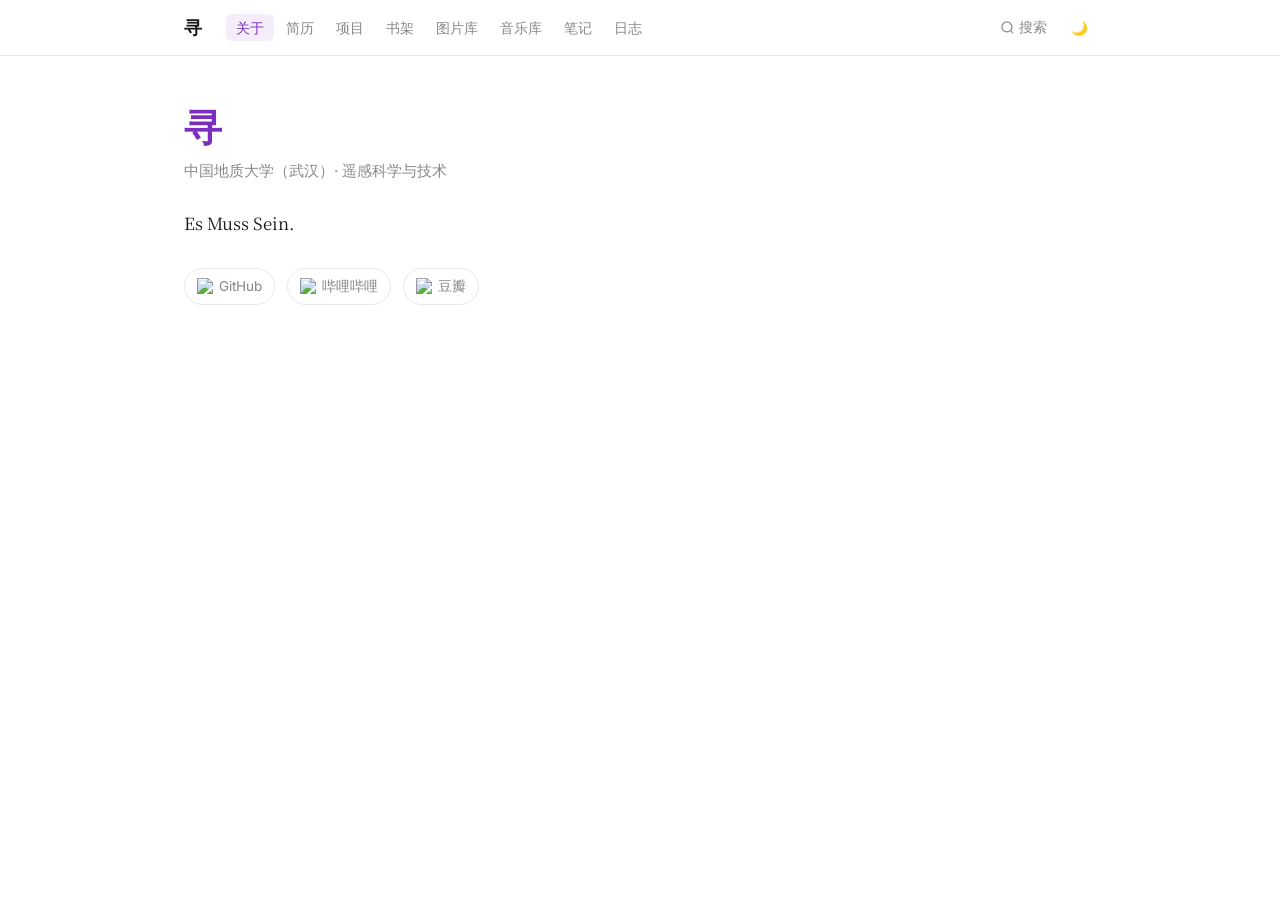
==== index.html @ 82a05277 "Create index.html" ====
<!DOCTYPE html>
<html lang="zh" data-theme="light">
<head>
  <meta charset="UTF-8">
  <meta name="viewport" content="width=device-width, initial-scale=1.0">
  <title>寻 | 个人主页</title>
  <link rel="preconnect" href="https://fonts.googleapis.com">
  <link href="https://fonts.googleapis.com/css2?family=Noto+Serif+SC:wght@400;500;700&family=Inter:wght@400;500;600&display=swap" rel="stylesheet">
  <link rel="stylesheet" href="assets/css/style.css">
  <script>
    // 防止主题闪烁
    (function() {
      const t = localStorage.getItem('theme') ||
        (window.matchMedia('(prefers-color-scheme: dark)').matches ? 'dark' : 'light');
      document.documentElement.setAttribute('data-theme', t);
    })();
  </script>
</head>
<body>

  <!-- 进度条 -->
  <div id="progress-bar"></div>

  <!-- 导航栏 -->
  <nav class="navbar">
    <div class="navbar-inner">
      <a class="navbar-brand" href="index.html">寻</a>
      <ul class="nav-links">
        <li><a href="index.html">关于</a></li>
        <li><a href="cv.html">简历</a></li>
        <li><a href="projects.html">项目</a></li>
        <li><a href="books.html">书架</a></li>
        <li><a href="gallery.html">图片库</a></li>
        <li><a href="music.html">音乐库</a></li>
        <li><a href="notes.html">笔记</a></li>
        <li><a href="blog.html">日志</a></li>
      </ul>
      <div class="nav-right">
        <button class="nav-btn" id="search-btn">
          <svg width="15" height="15" viewBox="0 0 24 24" fill="none" stroke="currentColor" stroke-width="2">
            <circle cx="11" cy="11" r="8"/><path d="m21 21-4.35-4.35"/>
          </svg>
          搜索
        </button>
        <button class="nav-btn" id="theme-toggle">🌙</button>
      </div>
    </div>
  </nav>

  <!-- 主内容 -->
  <main class="page-wrapper">
    <div class="about-layout">

      <!-- 左侧文字 -->
      <div>
        <h1 class="about-name"><span>寻</span></h1>
        <p class="about-subtitle">中国地质大学（武汉）· 遥感科学与技术</p>

        <p class="about-bio">
          Es Muss Sein.
        </p>

        <!-- 社交链接 -->
        <div class="social-links">
          <a class="social-link" href="https://github.com/Voyager0407" target="_blank">
            <img src="https://github.com/favicon.ico" alt="GitHub">
            GitHub
          </a>
          <a class="social-link" href="https://space.bilibili.com/640354517" target="_blank">
            <img src="https://www.bilibili.com/favicon.ico" alt="B站">
            哔哩哔哩
          </a>
          <a class="social-link" href="https://www.douban.com/people/183153205" target="_blank">
            <img src="https://www.douban.com/favicon.ico" alt="豆瓣">
            豆瓣
          </a>
        </div>
      </div>

      <!-- 右侧头像 -->
      <div>
        <img class="about-avatar"
             src="assets/img/avatar.jpg"
             alt="寻"
             onerror="this.style.display='none'">
      </div>

    </div>
  </main>

  <!-- 搜索弹窗 -->
  <div id="search-overlay" class="search-overlay">
    <div class="search-box">
      <div class="search-input-wrap">
        <svg width="18" height="18" viewBox="0 0 24 24" fill="none" stroke="currentColor" stroke-width="2">
          <circle cx="11" cy="11" r="8"/><path d="m21 21-4.35-4.35"/>
        </svg>
        <input id="search-input" class="search-input" placeholder="输入以开始搜索..." autocomplete="off">
      </div>
      <div id="search-results" class="search-results"></div>
      <div class="search-footer">
        <span><kbd>↑</kbd><kbd>↓</kbd> 导航</span>
        <span><kbd>↩</kbd> 选择</span>
        <span><kbd>esc</kbd> 关闭</span>
      </div>
    </div>
  </div>

  <script src="assets/js/main.js"></script>
</body>
</html>
---- assets/css/style.css ----
/* ===========================
   全局变量与主题
=========================== */
:root {
  --bg: #ffffff;
  --bg-secondary: #f8f8f6;
  --text: #1a1a1a;
  --text-muted: #888;
  --accent: #7B2FBE;
  --accent-light: #9d4fd4;
  --border: #e8e8e8;
  --nav-bg: rgba(255,255,255,0.92);
  --card-bg: #ffffff;
  --shadow: 0 2px 12px rgba(0,0,0,0.07);
  --radius: 10px;
  --font-main: 'Noto Serif SC', 'Georgia', serif;
  --font-ui: 'Inter', 'PingFang SC', 'Microsoft YaHei', sans-serif;
  --transition: 0.25s ease;
}

[data-theme="dark"] {
  --bg: #0f0f0f;
  --bg-secondary: #1a1a1a;
  --text: #e8e8e8;
  --text-muted: #666;
  --accent: #a855f7;
  --accent-light: #c084fc;
  --border: #2a2a2a;
  --nav-bg: rgba(15,15,15,0.92);
  --card-bg: #1a1a1a;
  --shadow: 0 2px 12px rgba(0,0,0,0.3);
}

/* ===========================
   基础重置
=========================== */
*, *::before, *::after {
  box-sizing: border-box;
  margin: 0;
  padding: 0;
}

html {
  scroll-behavior: smooth;
}

body {
  font-family: var(--font-ui);
  background: var(--bg);
  color: var(--text);
  line-height: 1.7;
  transition: background var(--transition), color var(--transition);
}

a {
  color: var(--accent);
  text-decoration: none;
  transition: color var(--transition);
}

a:hover {
  color: var(--accent-light);
}

img {
  max-width: 100%;
  display: block;
}

/* ===========================
   导航栏
=========================== */
.navbar {
  position: fixed;
  top: 0;
  left: 0;
  right: 0;
  z-index: 1000;
  background: var(--nav-bg);
  backdrop-filter: blur(12px);
  -webkit-backdrop-filter: blur(12px);
  border-bottom: 1px solid var(--border);
  height: 56px;
  display: flex;
  align-items: center;
}

.navbar-inner {
  max-width: 960px;
  width: 100%;
  margin: 0 auto;
  padding: 0 24px;
  display: flex;
  align-items: center;
  gap: 8px;
}

.navbar-brand {
  font-size: 1.15rem;
  font-weight: 600;
  color: var(--text);
  margin-right: 16px;
  letter-spacing: 0.02em;
}

.navbar-brand:hover {
  color: var(--accent);
}

.nav-links {
  display: flex;
  align-items: center;
  gap: 2px;
  flex: 1;
  list-style: none;
}

.nav-links a {
  color: var(--text-muted);
  font-size: 0.88rem;
  padding: 5px 10px;
  border-radius: 6px;
  transition: all var(--transition);
  white-space: nowrap;
}

.nav-links a:hover,
.nav-links a.active {
  color: var(--accent);
  background: rgba(123,47,190,0.08);
}

.nav-right {
  display: flex;
  align-items: center;
  gap: 8px;
  margin-left: auto;
}

.nav-btn {
  background: none;
  border: none;
  cursor: pointer;
  color: var(--text-muted);
  padding: 6px 8px;
  border-radius: 6px;
  font-size: 0.85rem;
  display: flex;
  align-items: center;
  gap: 4px;
  transition: all var(--transition);
}

.nav-btn:hover {
  color: var(--accent);
  background: rgba(123,47,190,0.08);
}

/* ===========================
   主内容区
=========================== */
.page-wrapper {
  max-width: 960px;
  margin: 0 auto;
  padding: 88px 24px 64px;
}

/* ===========================
   首页 About
=========================== */
.about-layout {
  display: grid;
  grid-template-columns: 1fr 220px;
  gap: 48px;
  align-items: start;
  margin-top: 16px;
}

.about-name {
  font-size: 2.4rem;
  font-weight: 700;
  letter-spacing: -0.01em;
  line-height: 1.2;
  margin-bottom: 8px;
}

.about-name span {
  color: var(--accent);
}

.about-subtitle {
  color: var(--text-muted);
  font-size: 0.95rem;
  margin-bottom: 24px;
}

.about-bio {
  font-family: var(--font-main);
  font-size: 1.05rem;
  line-height: 1.9;
  color: var(--text);
}

.about-avatar {
  width: 200px;
  height: 200px;
  border-radius: 50%;
  object-fit: cover;
  border: 3px solid var(--border);
  box-shadow: var(--shadow);
}

.social-links {
  display: flex;
  gap: 12px;
  margin-top: 28px;
  flex-wrap: wrap;
}

.social-link {
  display: flex;
  align-items: center;
  gap: 6px;
  color: var(--text-muted);
  font-size: 0.85rem;
  padding: 6px 12px;
  border: 1px solid var(--border);
  border-radius: 20px;
  transition: all var(--transition);
}

.social-link:hover {
  color: var(--accent);
  border-color: var(--accent);
  background: rgba(123,47,190,0.05);
}

.social-link img {
  width: 16px;
  height: 16px;
  display: inline;
}

/* ===========================
   页面标题
=========================== */
.page-header {
  margin-bottom: 40px;
  padding-bottom: 20px;
  border-bottom: 1px solid var(--border);
}

.page-title {
  font-size: 1.8rem;
  font-weight: 700;
  margin-bottom: 6px;
}

.page-subtitle {
  color: var(--text-muted);
  font-size: 0.92rem;
}

/* ===========================
   引用块
=========================== */
.quote-block {
  border-left: 3px solid var(--accent);
  padding: 4px 0 4px 20px;
  margin: 24px 0 32px;
  color: var(--text-muted);
  font-family: var(--font-main);
  font-size: 0.98rem;
  font-style: italic;
}

/* ===========================
   搜索弹窗
=========================== */
.search-overlay {
  display: none;
  position: fixed;
  inset: 0;
  background: rgba(0,0,0,0.5);
  z-index: 2000;
  align-items: flex-start;
  justify-content: center;
  padding-top: 80px;
}

.search-overlay.active {
  display: flex;
}

.search-box {
  background: var(--bg);
  border: 1px solid var(--border);
  border-radius: 14px;
  width: 100%;
  max-width: 560px;
  overflow: hidden;
  box-shadow: 0 20px 60px rgba(0,0,0,0.2);
}

.search-input-wrap {
  display: flex;
  align-items: center;
  padding: 0 16px;
  border-bottom: 1px solid var(--border);
  gap: 10px;
}

.search-input-wrap svg {
  color: var(--text-muted);
  flex-shrink: 0;
}

.search-input {
  width: 100%;
  padding: 16px 0;
  background: none;
  border: none;
  outline: none;
  font-size: 1rem;
  color: var(--text);
  font-family: var(--font-ui);
}

.search-input::placeholder {
  color: var(--text-muted);
}

.search-results {
  max-height: 380px;
  overflow-y: auto;
  padding: 8px 0;
}

.search-section-label {
  font-size: 0.75rem;
  color: var(--text-muted);
  padding: 10px 16px 4px;
  text-transform: uppercase;
  letter-spacing: 0.08em;
  font-weight: 600;
}

.search-item {
  display: flex;
  align-items: center;
  padding: 10px 16px;
  cursor: pointer;
  border-radius: 8px;
  margin: 0 6px;
  transition: background var(--transition);
  gap: 12px;
}

.search-item:hover,
.search-item.selected {
  background: rgba(123,47,190,0.08);
  color: var(--accent);
}

.search-item-title {
  font-size: 0.92rem;
}

.search-footer {
  display: flex;
  gap: 16px;
  padding: 10px 16px;
  border-top: 1px solid var(--border);
  font-size: 0.76rem;
  color: var(--text-muted);
}

.search-footer kbd {
  background: var(--bg-secondary);
  border: 1px solid var(--border);
  border-radius: 4px;
  padding: 1px 5px;
  font-size: 0.72rem;
}

/* ===========================
   卡片
=========================== */
.card {
  background: var(--card-bg);
  border: 1px solid var(--border);
  border-radius: var(--radius);
  padding: 20px 24px;
  transition: box-shadow var(--transition), border-color var(--transition);
}

.card:hover {
  box-shadow: var(--shadow);
  border-color: var(--accent);
}

/* ===========================
   分隔线
=========================== */
.divider {
  border: none;
  border-top: 1px solid var(--border);
  margin: 32px 0;
  opacity: 0.6;
}

.divider-purple {
  border-color: var(--accent);
  opacity: 0.3;
}

/* ===========================
   进度条
=========================== */
#progress-bar {
  position: fixed;
  top: 56px;
  left: 0;
  height: 2px;
  background: var(--accent);
  width: 0%;
  z-index: 999;
  transition: width 0.1s;
}

/* ===========================
   响应式
=========================== */
@media (max-width: 768px) {
  .about-layout {
    grid-template-columns: 1fr;
  }
  .about-avatar {
    width: 120px;
    height: 120px;
  }
  .nav-links {
    display: none;
  }
}

/* ===========================
   滚动条美化
=========================== */
::-webkit-scrollbar {
  width: 6px;
}
::-webkit-scrollbar-track {
  background: transparent;
}
::-webkit-scrollbar-thumb {
  background: var(--border);
  border-radius: 3px;
}
::-webkit-scrollbar-thumb:hover {
  background: var(--text-muted);
}
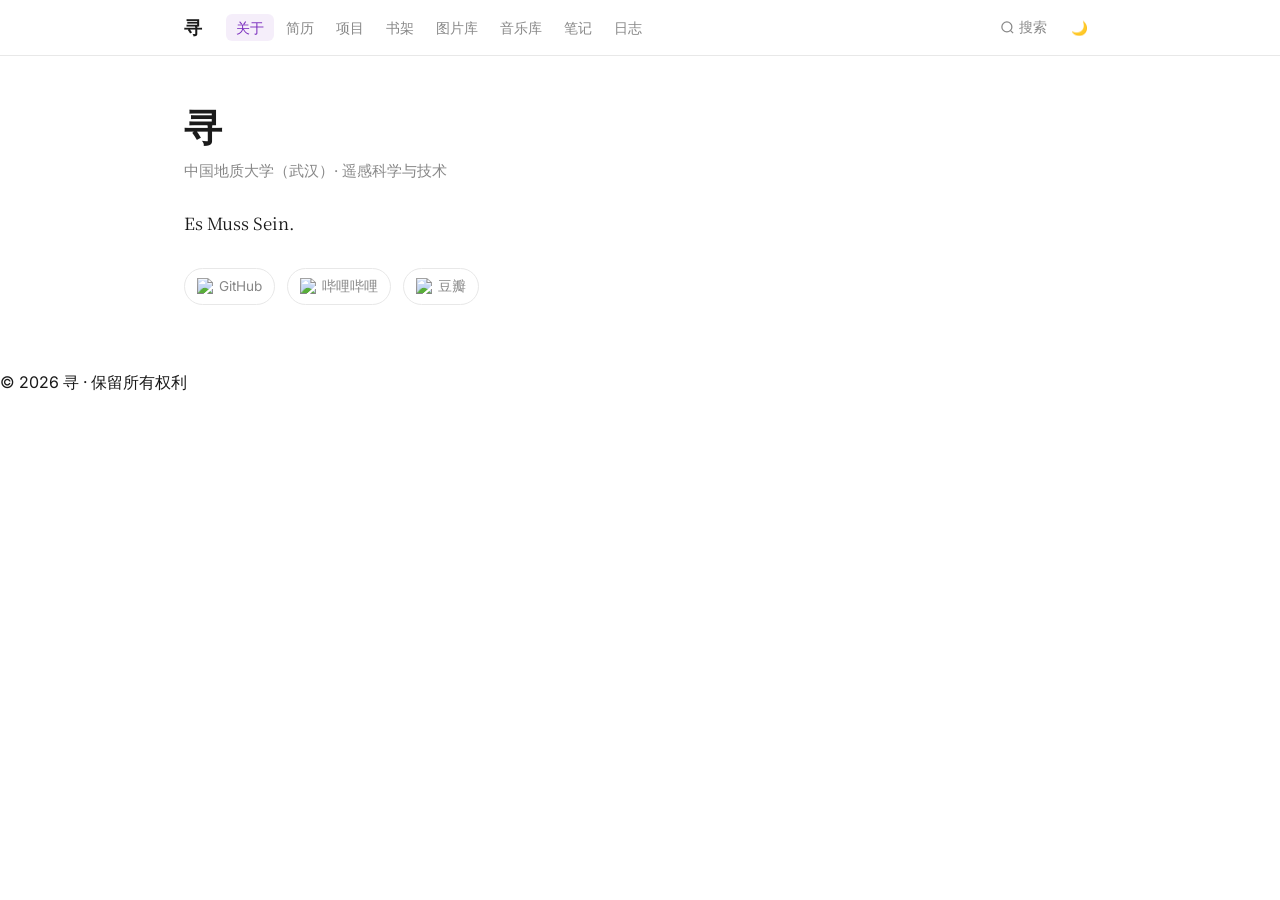
==== commit 2fb64dd6: "Update index.html" ====
--- a/index.html
+++ b/index.html
@@ -5,10 +5,9 @@
   <meta name="viewport" content="width=device-width, initial-scale=1.0">
   <title>寻 | 个人主页</title>
   <link rel="preconnect" href="https://fonts.googleapis.com">
-  <link href="https://fonts.googleapis.com/css2?family=Noto+Serif+SC:wght@400;500;700&family=Inter:wght@400;500;600&display=swap" rel="stylesheet">
+  <link href="https://fonts.googleapis.com/css2?family=Noto+Serif+SC:wght@400;500;700&family=Inter:wght@400;500;600&family=Playfair+Display:wght@700&family=EB+Garamond:ital,wght@0,400;1,400&display=swap" rel="stylesheet">
   <link rel="stylesheet" href="assets/css/style.css">
   <script>
-    // 防止主题闪烁
     (function() {
       const t = localStorage.getItem('theme') ||
         (window.matchMedia('(prefers-color-scheme: dark)').matches ? 'dark' : 'light');
@@ -18,10 +17,8 @@
 </head>
 <body>
 
-  <!-- 进度条 -->
   <div id="progress-bar"></div>
 
-  <!-- 导航栏 -->
   <nav class="navbar">
     <div class="navbar-inner">
       <a class="navbar-brand" href="index.html">寻</a>
@@ -47,38 +44,18 @@
     </div>
   </nav>
 
-  <!-- 主内容 -->
   <main class="page-wrapper">
     <div class="about-layout">
 
-      <!-- 左侧文字 -->
-      <div>
-        <h1 class="about-name"><span>寻</span></h1>
+      <!-- 左侧 -->
+      <div class="about-left">
+        <h1 class="about-name">寻</h1>
         <p class="about-subtitle">中国地质大学（武汉）· 遥感科学与技术</p>
-
-        <p class="about-bio">
-          Es Muss Sein.
-        </p>
-
-        <!-- 社交链接 -->
-        <div class="social-links">
-          <a class="social-link" href="https://github.com/Voyager0407" target="_blank">
-            <img src="https://github.com/favicon.ico" alt="GitHub">
-            GitHub
-          </a>
-          <a class="social-link" href="https://space.bilibili.com/640354517" target="_blank">
-            <img src="https://www.bilibili.com/favicon.ico" alt="B站">
-            哔哩哔哩
-          </a>
-          <a class="social-link" href="https://www.douban.com/people/183153205" target="_blank">
-            <img src="https://www.douban.com/favicon.ico" alt="豆瓣">
-            豆瓣
-          </a>
-        </div>
+        <p class="about-bio">Es Muss Sein.</p>
       </div>
 
       <!-- 右侧头像 -->
-      <div>
+      <div class="about-right">
         <img class="about-avatar"
              src="assets/img/avatar.jpg"
              alt="寻"
@@ -86,7 +63,32 @@
       </div>
 
     </div>
+
+    <!-- 社交链接（底部居中） -->
+    <div class="social-links-wrap">
+      <div class="social-links">
+        <a class="social-link" href="https://github.com/Voyager0407" target="_blank">
+          <img src="https://github.com/favicon.ico" alt="GitHub">
+          GitHub
+        </a>
+        <a class="social-link" href="https://space.bilibili.com/640354517" target="_blank">
+          <img src="https://www.bilibili.com/favicon.ico" alt="B站">
+          哔哩哔哩
+        </a>
+        <a class="social-link" href="https://www.douban.com/people/183153205" target="_blank">
+          <img src="https://www.douban.com/favicon.ico" alt="豆瓣">
+          豆瓣
+        </a>
+      </div>
+    </div>
   </main>
+
+  <!-- 页脚 -->
+  <footer class="site-footer">
+    <div class="footer-inner">
+      © 2026 寻 · 保留所有权利
+    </div>
+  </footer>
 
   <!-- 搜索弹窗 -->
   <div id="search-overlay" class="search-overlay">
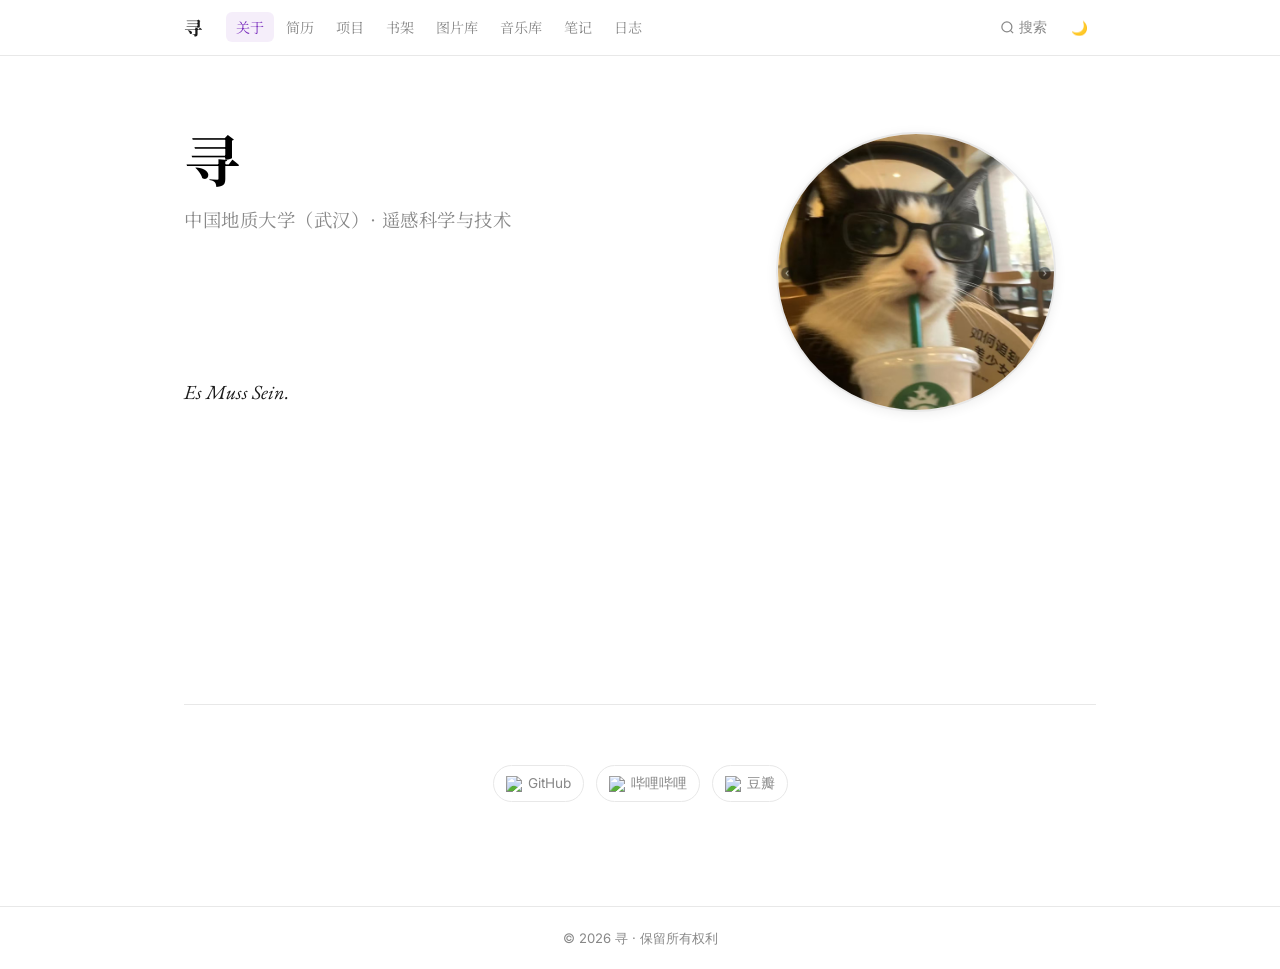
==== commit d968f842: "Update index.html" ====
--- a/index.html
+++ b/index.html
@@ -5,7 +5,7 @@
   <meta name="viewport" content="width=device-width, initial-scale=1.0">
   <title>寻 | 个人主页</title>
   <link rel="preconnect" href="https://fonts.googleapis.com">
-  <link href="https://fonts.googleapis.com/css2?family=Noto+Serif+SC:wght@400;500;700&family=Inter:wght@400;500;600&family=Playfair+Display:wght@700&family=EB+Garamond:ital,wght@0,400;1,400&display=swap" rel="stylesheet">
+  <link href="https://fonts.googleapis.com/css2?family=Noto+Serif+SC:wght@400;500;700&family=Inter:wght@400;500;600&family=Playfair+Display:wght@700&family=EB+Garamond:ital,wght@0,400;1,400&family=Ma+Shan+Zheng&display=swap" rel="stylesheet">
   <link rel="stylesheet" href="assets/css/style.css">
   <script>
     (function() {
--- a/assets/css/style.css
+++ b/assets/css/style.css
@@ -96,13 +96,13 @@
 }
 
 .navbar-brand {
+  font-family: 'Noto Serif SC', serif;
   font-size: 1.15rem;
-  font-weight: 600;
+  font-weight: 700;
   color: var(--text);
   margin-right: 16px;
   letter-spacing: 0.02em;
 }
-
 .navbar-brand:hover {
   color: var(--accent);
 }
@@ -116,6 +116,7 @@
 }
 
 .nav-links a {
+  font-family: 'Noto Serif SC', serif;
   color: var(--text-muted);
   font-size: 0.88rem;
   padding: 5px 10px;
@@ -460,3 +461,118 @@
 ::-webkit-scrollbar-thumb:hover {
   background: var(--text-muted);
 }
+
+/* ===========================
+   首页布局优化
+=========================== */
+.about-layout {
+  display: grid;
+  grid-template-columns: 1fr auto;
+  gap: 40px;
+  align-items: start;
+  min-height: 60vh;
+  padding-top: 24px;
+}
+
+.about-left {
+  display: flex;
+  flex-direction: column;
+  justify-content: space-between;
+  min-height: 280px;
+}
+
+.about-name {
+  font-family: 'Noto Serif SC', serif;
+  font-size: 3.5rem;
+  font-weight: 700;
+  color: #000000;
+  letter-spacing: -0.02em;
+  line-height: 1.1;
+  margin-bottom: 0;
+}
+
+[data-theme="dark"] .about-name {
+  color: #ffffff;
+}
+
+.about-subtitle {
+  font-family: 'Noto Serif SC', serif;
+  font-size: 1.15rem;
+  color: var(--text-muted);
+  margin-top: 14px;
+  margin-bottom: auto;
+  letter-spacing: 0.03em;
+  font-weight: 400;
+}
+.about-bio {
+  font-family: 'EB Garamond', 'Georgia', serif;
+  font-size: 1.25rem;
+  color: var(--text);
+  font-style: italic;
+  margin-top: 40px;
+  line-height: 1.6;
+}
+
+.about-right {
+  display: flex;
+  align-items: flex-start;
+  padding-top: 4px;
+}
+
+.about-avatar {
+  width: 280px;
+  height: 280px;
+  object-fit: cover;
+  border-radius: 50%;
+  border: 2px solid var(--border);
+  box-shadow: var(--shadow);
+  margin-right: 40px;
+}
+
+/* 社交链接居中底部 */
+.social-links-wrap {
+  display: flex;
+  justify-content: center;
+  margin-top: 60px;
+  padding-top: 32px;
+  border-top: 1px solid var(--border);
+}
+
+.social-links {
+  display: flex;
+  gap: 12px;
+  flex-wrap: wrap;
+  justify-content: center;
+}
+
+/* ===========================
+   页脚
+=========================== */
+.site-footer {
+  border-top: 1px solid var(--border);
+  padding: 20px 0;
+  margin-top: 40px;
+}
+
+.footer-inner {
+  max-width: 960px;
+  margin: 0 auto;
+  padding: 0 24px;
+  text-align: center;
+  font-size: 0.82rem;
+  color: var(--text-muted);
+}
+
+@media (max-width: 600px) {
+  .about-layout {
+    grid-template-columns: 1fr;
+  }
+  .about-right {
+    justify-content: center;
+  }
+  .about-avatar {
+    width: 160px;
+    height: 220px;
+  }
+  .about-name { font-size: 2.8rem; }
+}
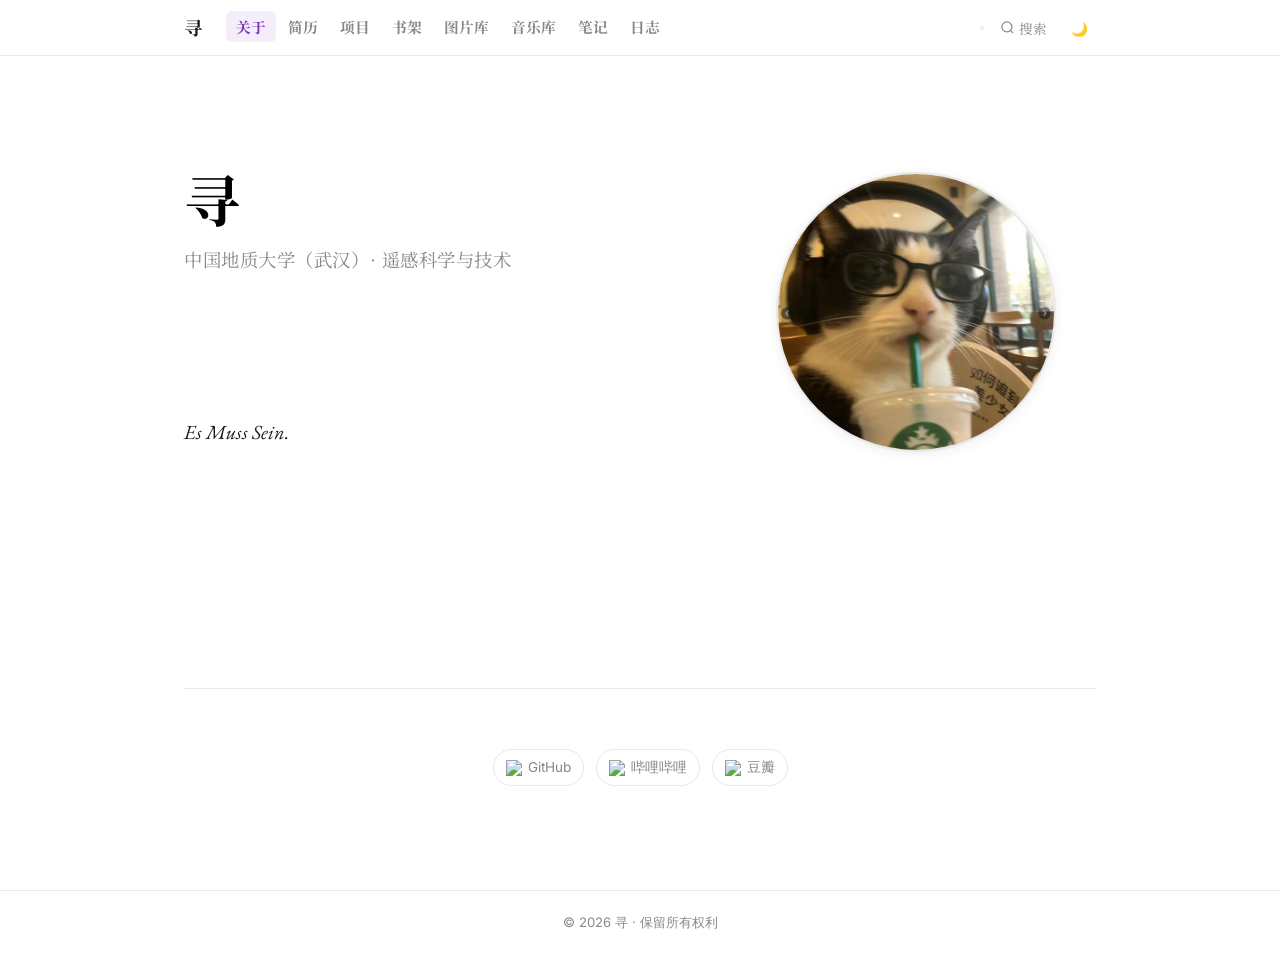
==== commit 54fa4bc3: "Update index.html" ====
--- a/index.html
+++ b/index.html
@@ -5,7 +5,7 @@
   <meta name="viewport" content="width=device-width, initial-scale=1.0">
   <title>寻 | 个人主页</title>
   <link rel="preconnect" href="https://fonts.googleapis.com">
-  <link href="https://fonts.googleapis.com/css2?family=Noto+Serif+SC:wght@400;500;700&family=Inter:wght@400;500;600&family=Playfair+Display:wght@700&family=EB+Garamond:ital,wght@0,400;1,400&family=Ma+Shan+Zheng&display=swap" rel="stylesheet">
+ <link href="https://fonts.googleapis.com/css2?family=Noto+Serif+SC:wght@400;500;700&family=Inter:wght@400;500;600&family=Playfair+Display:wght@700&family=EB+Garamond:ital,wght@0,400;1,400&display=swap" rel="stylesheet">
   <link rel="stylesheet" href="assets/css/style.css">
   <script>
     (function() {
@@ -32,6 +32,9 @@
         <li><a href="notes.html">笔记</a></li>
         <li><a href="blog.html">日志</a></li>
       </ul>
+      <button class="nav-hamburger" id="nav-hamburger" onclick="toggleMobileNav()">
+        <span></span><span></span><span></span>
+      </button>
       <div class="nav-right">
         <button class="nav-btn" id="search-btn">
           <svg width="15" height="15" viewBox="0 0 24 24" fill="none" stroke="currentColor" stroke-width="2">
--- a/assets/css/style.css
+++ b/assets/css/style.css
@@ -117,8 +117,9 @@
 
 .nav-links a {
   font-family: 'Noto Serif SC', serif;
-  color: var(--text-muted);
-  font-size: 0.88rem;
+  font-weight: 700;
+  color: var(--text-muted);
+  font-size: 0.92rem;
   padding: 5px 10px;
   border-radius: 6px;
   transition: all var(--transition);
@@ -164,17 +165,6 @@
   max-width: 960px;
   margin: 0 auto;
   padding: 88px 24px 64px;
-}
-
-/* ===========================
-   首页 About
-=========================== */
-.about-layout {
-  display: grid;
-  grid-template-columns: 1fr 220px;
-  gap: 48px;
-  align-items: start;
-  margin-top: 16px;
 }
 
 .about-name {
@@ -471,9 +461,8 @@
   gap: 40px;
   align-items: start;
   min-height: 60vh;
-  padding-top: 24px;
-}
-
+  padding-top: 80px;
+}
 .about-left {
   display: flex;
   flex-direction: column;
@@ -576,3 +565,19 @@
   }
   .about-name { font-size: 2.8rem; }
 }
+
+/* ===========================
+   搜索框字体
+=========================== */
+.search-input,
+.search-item-title,
+.search-section-label,
+.search-footer,
+.search-footer kbd,
+.nav-btn {
+  font-family: 'Noto Serif SC', serif;
+}
+
+.search-input::placeholder {
+  font-family: 'Noto Serif SC', serif;
+}
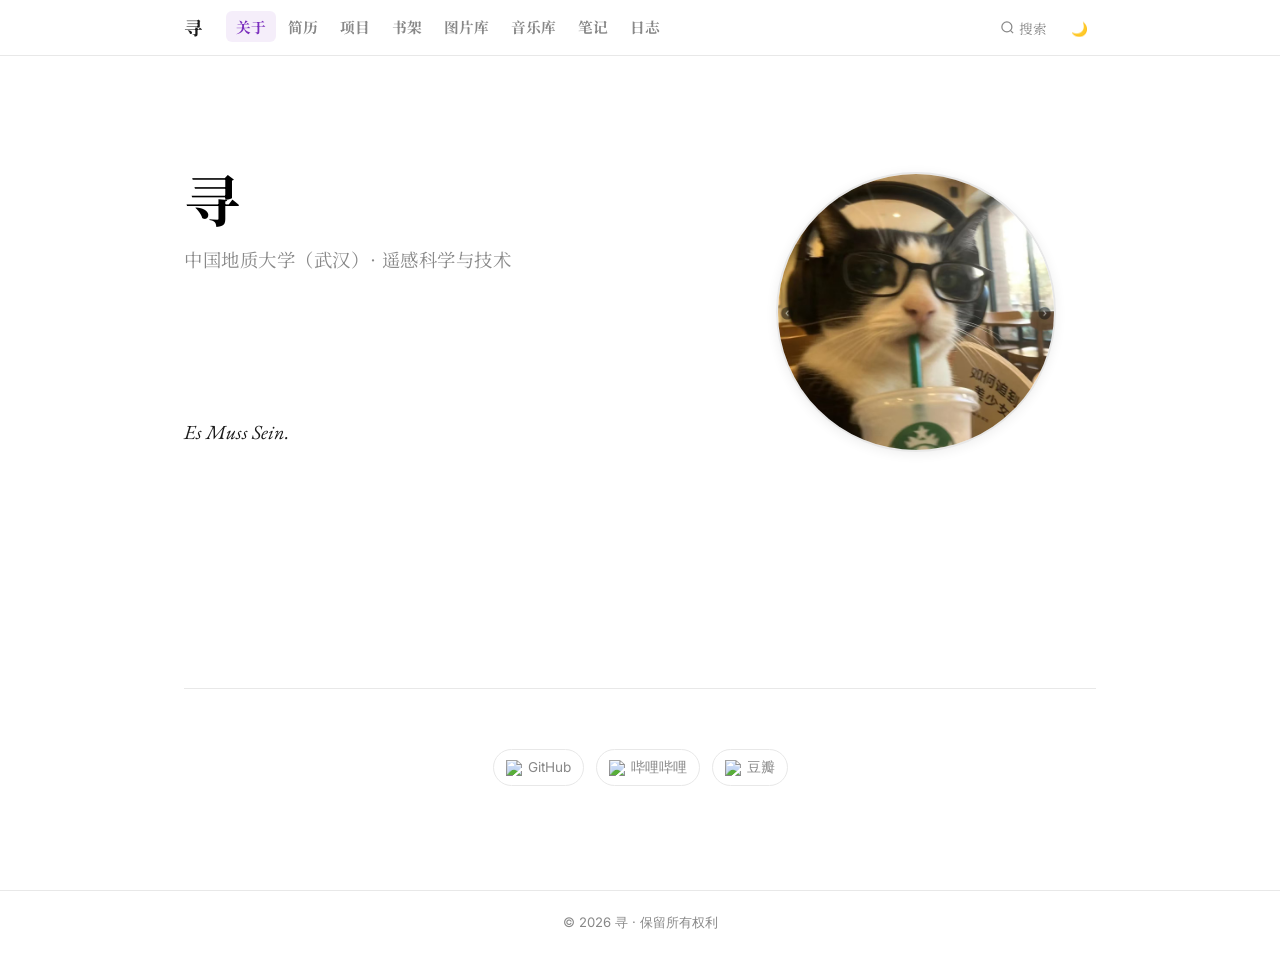
==== commit 91f3d7a6: "Update index.html" ====
--- a/index.html
+++ b/index.html
@@ -46,6 +46,17 @@
       </div>
     </div>
   </nav>
+  <!-- 手机端导航 -->
+<div class="mobile-nav" id="mobile-nav">
+  <a href="index.html">关于</a>
+  <a href="cv.html">简历</a>
+  <a href="projects.html">项目</a>
+  <a href="books.html">书架</a>
+  <a href="gallery.html">图片库</a>
+  <a href="music.html">音乐库</a>
+  <a href="notes.html">笔记</a>
+  <a href="blog.html">日志</a>
+</div>
 
   <main class="page-wrapper">
     <div class="about-layout">
--- a/assets/css/style.css
+++ b/assets/css/style.css
@@ -581,3 +581,81 @@
 .search-input::placeholder {
   font-family: 'Noto Serif SC', serif;
 }
+
+/* ===========================
+   手机端汉堡菜单
+=========================== */
+.nav-hamburger {
+  display: none;
+  flex-direction: column;
+  justify-content: center;
+  gap: 5px;
+  background: none;
+  border: none;
+  cursor: pointer;
+  padding: 6px;
+  margin-left: auto;
+  margin-right: 8px;
+}
+
+.nav-hamburger span {
+  display: block;
+  width: 22px;
+  height: 2px;
+  background: var(--text);
+  border-radius: 2px;
+  transition: all 0.3s ease;
+}
+
+.nav-hamburger.active span:nth-child(1) {
+  transform: translateY(7px) rotate(45deg);
+}
+.nav-hamburger.active span:nth-child(2) {
+  opacity: 0;
+}
+.nav-hamburger.active span:nth-child(3) {
+  transform: translateY(-7px) rotate(-45deg);
+}
+
+.mobile-nav {
+  display: none;
+  position: fixed;
+  top: 56px;
+  left: 0;
+  right: 0;
+  background: var(--nav-bg);
+  backdrop-filter: blur(12px);
+  -webkit-backdrop-filter: blur(12px);
+  border-bottom: 1px solid var(--border);
+  z-index: 999;
+  padding: 12px 0;
+}
+
+.mobile-nav.active {
+  display: block;
+}
+
+.mobile-nav a {
+  display: block;
+  padding: 12px 24px;
+  font-family: 'Noto Serif SC', serif;
+  font-weight: 700;
+  font-size: 1rem;
+  color: var(--text-muted);
+  transition: all 0.2s;
+}
+
+.mobile-nav a:hover,
+.mobile-nav a.active {
+  color: var(--accent);
+  background: rgba(123,47,190,0.06);
+}
+
+@media (max-width: 768px) {
+  .nav-links { display: none; }
+  .nav-hamburger { display: flex; }
+}
+
+@media (min-width: 769px) {
+  .mobile-nav { display: none !important; }
+}
